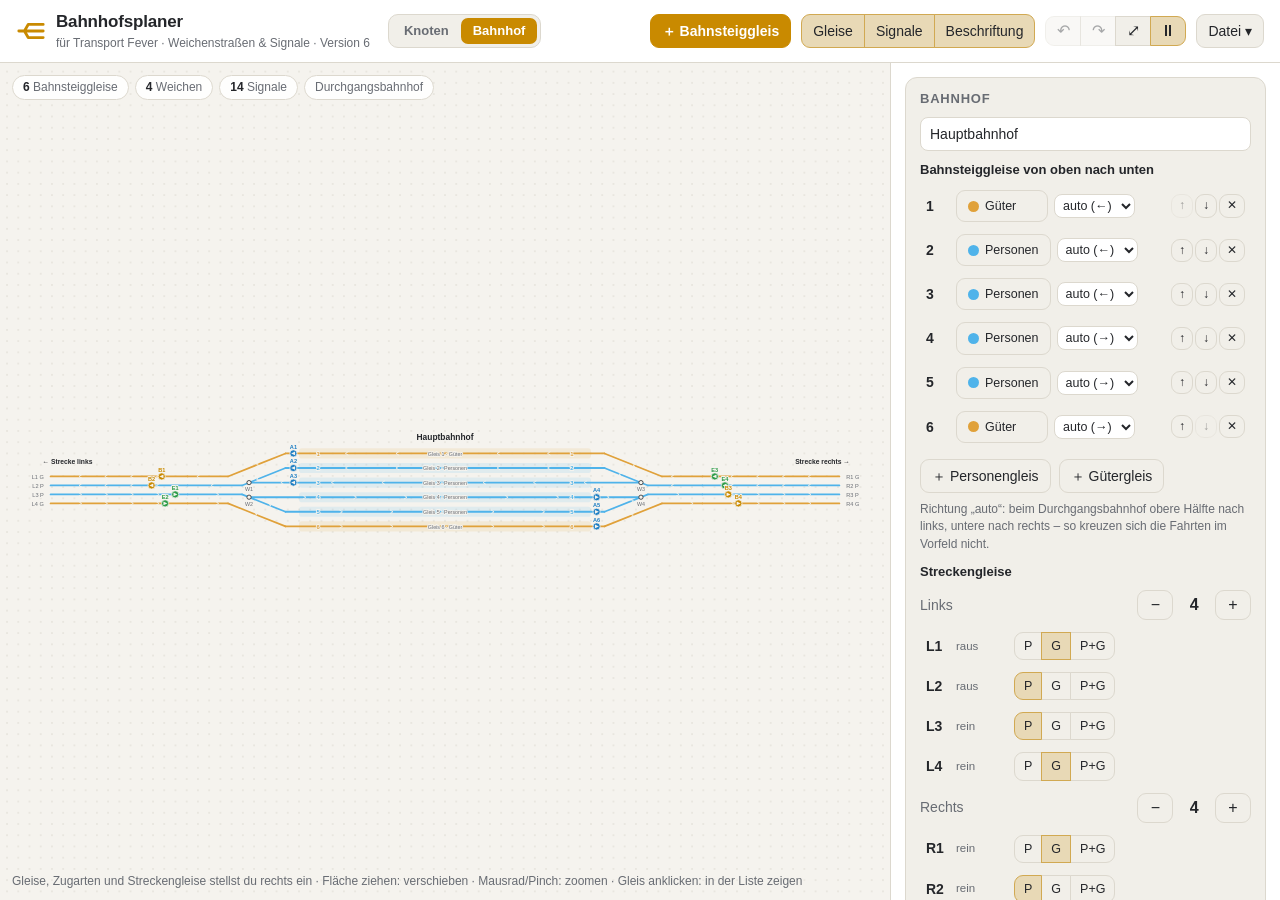
==== bahnhof.html @ 3f9067bd "Bahnhofsplaner als zweiter Planer Neue Seite bahnhof.html (Umschalter „Knoten | Bahnhof“ im Kopf): -" ====
<!DOCTYPE html>
<html lang="de">
<head>
<meta charset="UTF-8">
<meta name="viewport" content="width=device-width, initial-scale=1.0">
<title>Bahnhofsplaner</title>
<meta name="description" content="Bahnhöfe für Transport Fever planen: Bahnsteiggleise nach Zugart, saubere Weichenstraßen und Signale.">
<link rel="icon" href="data:image/svg+xml,%3Csvg xmlns='http://www.w3.org/2000/svg' viewBox='0 0 32 32'%3E%3Crect width='32' height='32' rx='8' fill='%231f2124'/%3E%3Cpath d='M4 16H10L14 9H28M10 16H28M10 16L14 23H28' fill='none' stroke='%23f2c14e' stroke-width='3' stroke-linecap='round' stroke-linejoin='round'/%3E%3C/svg%3E">
<link rel="stylesheet" href="style.css?v=6">
</head>
<body>
<header class="bar">
  <div class="brand">
    <svg class="logo" viewBox="0 0 32 32" aria-hidden="true"><path d="M3 16H9L13 9H29M9 16H29M9 16L13 23H29" fill="none" stroke="currentColor" stroke-width="3" stroke-linecap="round" stroke-linejoin="round"/></svg>
    <div>
      <h1>Bahnhofsplaner</h1>
      <p>für Transport Fever · Weichenstraßen &amp; Signale · <span data-version></span></p>
    </div>
    <nav class="modes" aria-label="Planer"><a href="./">Knoten</a><a href="bahnhof.html" aria-current="page">Bahnhof</a></nav>
  </div>
  <nav class="tools" aria-label="Werkzeuge">
    <button id="btnAddRow" class="btn primary" title="Personengleis unten anfügen">＋ Bahnsteiggleis</button>
    <div class="seg" role="group" aria-label="Ebenen">
      <button class="btn" data-layer="tracks" aria-pressed="true">Gleise</button>
      <button class="btn" data-layer="signals" aria-pressed="true">Signale</button>
      <button class="btn" data-layer="labels" aria-pressed="true">Beschriftung</button>
    </div>
    <div class="seg" role="group" aria-label="Bearbeiten">
      <button class="btn icon" id="btnUndo" title="Rückgängig (⌘Z)" aria-label="Rückgängig">↶</button>
      <button class="btn icon" id="btnRedo" title="Wiederholen (⇧⌘Z)" aria-label="Wiederholen">↷</button>
      <button class="btn icon" id="btnFit" title="Alles einpassen" aria-label="Einpassen">⤢</button>
      <button class="btn icon" id="btnAnim" title="Pfeil-Animation anhalten" aria-label="Pfeil-Animation anhalten" aria-pressed="true">⏸</button>
    </div>
    <div class="menu">
      <button class="btn" id="btnMenu" aria-haspopup="true" aria-expanded="false">Datei ▾</button>
      <div class="menu-list" id="menuList" hidden>
        <button data-act="example:durchgang">Beispiel: Durchgangsbahnhof</button>
        <button data-act="example:kopf">Beispiel: Kopfbahnhof</button>
        <button data-act="example:kreuzung">Beispiel: Kreuzungsbahnhof (eingleisig)</button>
        <button data-act="new">Neuer, leerer Bahnhof</button>
        <hr>
        <button data-act="save-json">Bahnhof speichern (.json)</button>
        <button data-act="load-json">Bahnhof laden (.json) …</button>
        <hr>
        <button data-act="export-png">Als Bild speichern (.png)</button>
        <button data-act="export-svg">Als Vektorgrafik speichern (.svg)</button>
      </div>
    </div>
  </nav>
</header>

<main class="layout">
  <section class="stage" aria-label="Zeichenfläche">
    <svg id="canvas" xmlns="http://www.w3.org/2000/svg" role="img" aria-label="Bahnhofsplan"></svg>
    <div class="stats" id="stats" aria-live="polite"></div>
    <p class="hint">Gleise, Zugarten und Streckengleise stellst du rechts ein · Fläche ziehen: verschieben · Mausrad/Pinch: zoomen · Gleis anklicken: in der Liste zeigen</p>
  </section>

  <aside class="side">
    <section class="panel" id="panelStation" aria-label="Bahnhof"></section>

    <section class="panel">
      <h2>Einstellungen</h2>
      <div class="row">
        <span>Betrieb</span>
        <div class="seg small" role="group" aria-label="Betrieb">
          <button class="btn" data-setting="traffic" data-value="right">Rechtsverkehr</button>
          <button class="btn" data-setting="traffic" data-value="left">Linksverkehr</button>
        </div>
      </div>
      <details class="legend">
        <summary>Legende</summary>
        <ul>
          <li><svg viewBox="0 0 44 14"><path d="M2 7H42" stroke="#4fb3ea" stroke-width="3.4"/></svg>Personenverkehr (Bahnsteig, Strecke, Weichenstraße)</li>
          <li><svg viewBox="0 0 44 14"><path d="M2 7H42" stroke="#e0a13a" stroke-width="3.4"/></svg>Güterverkehr</li>
          <li><svg viewBox="0 0 44 14"><path d="M2 7H42" stroke-width="3" style="stroke:var(--track)"/></svg>Streckengleis für Personen- und Güterzüge</li>
          <li><svg viewBox="0 0 44 14"><path d="M4 2L40 12M4 12L40 2" stroke-width="2.2" style="stroke:var(--track)"/><circle cx="22" cy="7" r="4.6" stroke-width="1.4" style="fill:var(--bg);stroke:var(--ink)"/></svg>Gekreuzter Gleiswechsel (4 Weichen)</li>
          <li><svg viewBox="0 0 44 14"><path d="M2 7H34" stroke="#4fb3ea" stroke-width="3"/><path d="M36 1V13" stroke-width="3" style="stroke:var(--ink)"/></svg>Prellbock (Kopfgleis)</li>
          <li><svg viewBox="0 0 44 14"><circle cx="22" cy="7" r="6" style="fill:var(--sig-e)"/><path d="M26 7L19.5 3.8V10.2Z" style="fill:var(--bg)"/></svg>E – Einfahrsignal vor dem Vorfeld</li>
          <li><svg viewBox="0 0 44 14"><circle cx="22" cy="7" r="6" style="fill:var(--sig-a)"/><path d="M26 7L19.5 3.8V10.2Z" style="fill:var(--bg)"/></svg>A – Ausfahrsignal am Bahnsteigende</li>
          <li><svg viewBox="0 0 44 14"><circle cx="22" cy="7" r="6" style="fill:var(--sig-z)"/><path d="M26 7L19.5 3.8V10.2Z" style="fill:var(--bg)"/></svg>B – Blocksignal auf der Strecke, ≥ 1 Zuglänge hinter der letzten Weiche</li>
          <li><svg viewBox="0 0 44 14"><circle cx="22" cy="7" r="5.6" stroke-width="1.8" style="fill:var(--panel);stroke:var(--sig-a)"/><path d="M26 7L19.5 3.8V10.2Z" style="fill:var(--sig-a)"/></svg>Hohl = Einbahn: Nein (Gleis in beide Richtungen)</li>
        </ul>
        <p class="fine">Pfeile laufen in Fahrtrichtung; ‹› bzw. wechselnde Pfeile = Gleis wird in beide Richtungen befahren.</p>
      </details>
    </section>

    <section class="panel" id="panelGuide" aria-label="Bauanleitung"></section>
    <section class="panel" id="panelNotes" aria-label="Hinweise"></section>
  </aside>
</main>

<input type="file" id="fileInput" accept=".json,application/json" hidden>
<div class="toast" id="toast" role="status" hidden></div>

<script src="js/common.js?v=6"></script>
<script src="js/geometry.js?v=6"></script>
<script src="js/planner.js?v=6"></script>
<script src="js/render.js?v=6"></script>
<script src="js/station.js?v=6"></script>
<script src="js/station-render.js?v=6"></script>
<script src="js/station-editor.js?v=6"></script>
</body>
</html>
---- style.css ----
/* Gleisknoten-Planer – Skizzenblock-Look (dunkel, helle Variante per Systemeinstellung) */
:root {
  --bg: #1f2124;
  --dot: #3c3f44;
  --panel: #2a2d31;
  --panel-2: #33363b;
  --line: #45494f;
  --ink: #ecebe6;
  --muted: #a3a7ad;
  --track: #c9c7c0;
  --accent: #f2c14e;
  --accent-ink: #1f2124;
  --sig-e: #7bd88f;
  --sig-a: #7cc4f5;
  --sig-z: #f2c14e;
  --warn: #ff7a59;
  --ok: #7bd88f;
  --err: #ff5d5d;
  --radius: 12px;
  --font: -apple-system, BlinkMacSystemFont, "SF Pro Text", "Segoe UI", Roboto, "Helvetica Neue", Arial, sans-serif;
  color-scheme: dark;
}
@media (prefers-color-scheme: light) {
  :root {
    --bg: #f5f3ee;
    --dot: #d2cec4;
    --panel: #ffffff;
    --panel-2: #f1efe9;
    --line: #dcd8ce;
    --ink: #24262a;
    --muted: #686c73;
    --track: #6f6c65;
    --accent: #c98a00;
    --accent-ink: #ffffff;
    --sig-e: #2e9d4a;
    --sig-a: #1f7fc4;
    --sig-z: #c98a00;
    --warn: #d9480f;
    --ok: #2e9d4a;
    --err: #c92a2a;
    color-scheme: light;
  }
}

* { box-sizing: border-box; margin: 0; padding: 0; }
html, body { height: 100%; }
body {
  font-family: var(--font);
  background: var(--bg);
  color: var(--ink);
  font-size: 14px;
  line-height: 1.45;
  display: flex;
  flex-direction: column;
  overflow: hidden;
}
button { font: inherit; color: inherit; }

/* ── Kopfzeile ── */
.bar {
  display: flex; align-items: center; gap: 16px; flex-wrap: wrap;
  padding: 10px 16px;
  border-bottom: 1px solid var(--line);
  background: var(--panel);
  position: relative; z-index: 5;
}
.brand { display: flex; align-items: center; gap: 10px; margin-right: auto; min-width: 0; }
.logo { width: 30px; height: 30px; color: var(--accent); flex: none; }
.brand h1 { font-size: 17px; font-weight: 750; letter-spacing: -0.01em; }
.brand p { font-size: 12px; color: var(--muted); }
.tools { display: flex; align-items: center; gap: 10px; flex-wrap: wrap; }
.modes { display: inline-flex; background: var(--panel-2); border: 1px solid var(--line); border-radius: 10px; padding: 3px; margin-left: 8px; }
.modes a { color: var(--muted); text-decoration: none; padding: 4px 12px; border-radius: 7px; font-weight: 650; font-size: 13px; }
.modes a:hover { color: var(--ink); }
.modes a[aria-current="page"] { background: var(--accent); color: var(--accent-ink); }

/* Bahnhofsplaner: Listen in der Seitenleiste */
.prows, .plines { list-style: none; display: flex; flex-direction: column; gap: 4px; margin: 6px 0; }
.prow, .pline { display: flex; align-items: center; gap: 6px; padding: 4px 6px; border-radius: 8px; flex-wrap: wrap; }
.prow:hover, .prow.hl, .pline:hover, .pline.hl { background: color-mix(in srgb, var(--accent) 12%, transparent); }
.prow .no, .pline .no { min-width: 24px; font-weight: 750; font-variant-numeric: tabular-nums; }
.prow select { padding: 3px 4px; font-size: 12.5px; max-width: 112px; }
.typebtn { display: inline-flex; align-items: center; gap: 6px; padding: 3px 9px; font-size: 12.5px; min-width: 92px; }
.rowbtns { display: inline-flex; gap: 2px; margin-left: auto; }
.rowbtns .btn { padding: 2px 7px; font-size: 12px; min-width: 0; }
.dirtag { font-size: 11.5px; color: var(--muted); min-width: 52px; }
.flash { animation: flash 1s ease-out; }
@keyframes flash { 0% { background: color-mix(in srgb, var(--accent) 40%, transparent); } 100% { background: transparent; } }

.btn {
  border: 1px solid var(--line);
  background: var(--panel-2);
  border-radius: 9px;
  padding: 6px 11px;
  cursor: pointer;
  white-space: nowrap;
  transition: background .12s, border-color .12s;
}
.btn:hover { border-color: var(--muted); }
.btn:focus-visible, .menu-list button:focus-visible, .link:focus-visible { outline: 2px solid var(--accent); outline-offset: 2px; }
.btn.primary { background: var(--accent); color: var(--accent-ink); border-color: var(--accent); font-weight: 650; }
.btn.icon { min-width: 36px; font-size: 16px; line-height: 1; padding: 6px 8px; }
.btn:disabled { opacity: .4; cursor: default; }
.btn.danger { color: var(--err); border-color: color-mix(in srgb, var(--err) 45%, var(--line)); background: transparent; }
.seg { display: inline-flex; }
.seg .btn { border-radius: 0; margin-left: -1px; }
.seg .btn:first-child { border-radius: 9px 0 0 9px; margin-left: 0; }
.seg .btn:last-child { border-radius: 0 9px 9px 0; }
.seg .btn[aria-pressed="true"] { background: color-mix(in srgb, var(--accent) 22%, var(--panel-2)); border-color: color-mix(in srgb, var(--accent) 60%, var(--line)); position: relative; }
.seg.small .btn { padding: 4px 9px; font-size: 12.5px; }

.menu { position: relative; }
.menu-list {
  position: absolute; right: 0; top: calc(100% + 6px);
  min-width: 250px;
  background: var(--panel); border: 1px solid var(--line); border-radius: var(--radius);
  box-shadow: 0 12px 32px rgba(0,0,0,.35);
  padding: 6px; display: flex; flex-direction: column;
}
.menu-list[hidden] { display: none; }
.menu-list button { text-align: left; background: none; border: 0; padding: 8px 10px; border-radius: 8px; cursor: pointer; }
.menu-list button:hover { background: var(--panel-2); }
.menu-list hr { border: 0; border-top: 1px solid var(--line); margin: 5px 4px; }

/* ── Hauptbereich ── */
.layout { flex: 1; min-height: 0; display: grid; grid-template-columns: minmax(0, 1fr) 390px; }
.stage { position: relative; min-width: 0; min-height: 0; overflow: hidden; }
#canvas { width: 100%; height: 100%; display: block; background: var(--bg); touch-action: none; user-select: none; -webkit-user-select: none; cursor: grab; }
#canvas.panning { cursor: grabbing; }
#canvas .node, #canvas .handle, #canvas .pill, #canvas .strand, #canvas .hit, #canvas .sig { cursor: pointer; }
#canvas .node { cursor: move; }
#canvas .strand:hover { stroke-width: 4.6; }
#canvas .pulse { animation: pulse 1.1s ease-in-out infinite; }
@keyframes pulse { 50% { opacity: .35; } }

.stats {
  position: absolute; left: 12px; top: 12px;
  display: flex; flex-wrap: wrap; gap: 6px; max-width: calc(100% - 24px);
  pointer-events: none;
}
.chip {
  background: color-mix(in srgb, var(--panel) 88%, transparent);
  border: 1px solid var(--line); border-radius: 999px;
  padding: 3px 10px; font-size: 12px; color: var(--muted);
  backdrop-filter: blur(6px);
}
.chip b { color: var(--ink); font-weight: 700; }
.chip.warn b { color: var(--warn); }
.hint {
  position: absolute; left: 12px; right: 12px; bottom: 10px;
  font-size: 12px; color: var(--muted);
  pointer-events: none; text-shadow: 0 0 4px var(--bg), 0 0 8px var(--bg);
}

/* ── Seitenleiste ── */
.side {
  border-left: 1px solid var(--line);
  background: var(--panel);
  overflow-y: auto;
  padding: 14px;
  display: flex; flex-direction: column; gap: 14px;
}
.panel { background: var(--panel-2); border: 1px solid var(--line); border-radius: var(--radius); padding: 12px 14px; }
.panel h2 { font-size: 13px; text-transform: uppercase; letter-spacing: .06em; color: var(--muted); margin-bottom: 8px; font-weight: 700; }
.panel h3 { font-size: 13px; margin: 10px 0 6px; }
.panel p { color: var(--muted); }
.panel .lead { color: var(--ink); font-weight: 650; font-size: 15px; margin-bottom: 8px; }
.row { display: flex; align-items: center; justify-content: space-between; gap: 10px; margin: 8px 0; flex-wrap: wrap; }
.row > span:first-child { color: var(--muted); }
input[type="text"], select {
  font: inherit; color: var(--ink);
  background: var(--panel); border: 1px solid var(--line); border-radius: 8px;
  padding: 6px 9px; min-width: 0;
}
input[type="text"] { width: 100%; }
input[type="text"]:focus, select:focus { outline: 2px solid var(--accent); outline-offset: 1px; }
.stepper { display: inline-flex; align-items: center; gap: 8px; }
.stepper output { min-width: 1.6em; text-align: center; font-weight: 700; font-size: 16px; }
.checks { display: flex; flex-direction: column; gap: 5px; }
.checks label { display: flex; align-items: center; gap: 8px; cursor: pointer; }
.dot { width: 11px; height: 11px; border-radius: 50%; flex: none; display: inline-block; }
.swatches { display: flex; flex-wrap: wrap; gap: 6px; }
.swatch { width: 26px; height: 26px; border-radius: 50%; border: 2px solid transparent; cursor: pointer; }
.swatch[aria-pressed="true"] { border-color: var(--ink); box-shadow: 0 0 0 2px var(--panel-2) inset; }
.actions { display: flex; gap: 8px; flex-wrap: wrap; margin-top: 12px; }
.link { background: none; border: 0; color: var(--accent); cursor: pointer; padding: 4px 0; font-size: 12.5px; text-decoration: underline; }
.fine { font-size: 12px; color: var(--muted); margin-top: 8px; }

.legend summary { cursor: pointer; color: var(--muted); font-size: 13px; margin-top: 8px; }
.legend ul { list-style: none; margin-top: 8px; display: flex; flex-direction: column; gap: 6px; }
.legend li { display: flex; align-items: center; gap: 10px; font-size: 12.5px; }
.legend li svg { width: 44px; height: 14px; flex: none; }

/* Bauanleitung */
.guide details { border-top: 1px solid var(--line); padding: 8px 0 2px; }
.guide details:first-of-type { border-top: 0; }
.guide summary { cursor: pointer; font-weight: 650; list-style: none; display: flex; align-items: center; gap: 8px; }
.guide summary::-webkit-details-marker { display: none; }
.guide summary::before { content: "▸"; color: var(--muted); transition: transform .15s; display: inline-block; }
.guide details[open] summary::before { transform: rotate(90deg); }
.guide summary .count { color: var(--muted); font-weight: 500; margin-left: auto; font-size: 12px; }
.items { list-style: none; margin: 6px 0 4px; display: flex; flex-direction: column; gap: 2px; }
.item { display: grid; grid-template-columns: 36px 1fr; gap: 8px; padding: 5px 6px; border-radius: 8px; font-size: 13px; }
.item:hover, .item.hl { background: color-mix(in srgb, var(--accent) 14%, transparent); }
.item .tag { font-weight: 750; font-variant-numeric: tabular-nums; }
.item .sub { color: var(--muted); font-size: 12px; }
.item .cols { display: inline-flex; gap: 3px; vertical-align: middle; margin-right: 4px; }
.item.clickable { cursor: pointer; }
.nodecard { margin: 6px 0 10px; }
.nodecard .title { font-weight: 650; }
.nodecard .title span { color: var(--muted); font-weight: 500; font-size: 12px; }
.lanes { list-style: none; margin-top: 4px; }
.lanes li { display: grid; grid-template-columns: 30px 18px 1fr; gap: 6px; align-items: center; padding: 3px 6px; border-radius: 7px; font-size: 13px; }
.lanes li:hover, .lanes li.hl { background: color-mix(in srgb, var(--accent) 14%, transparent); }
.lanes .no { font-weight: 700; color: var(--muted); }
.lanes .dir { text-align: center; color: var(--muted); }
.arrow { display: inline-block; width: 14px; text-align: center; }
.sigtag { display: inline-flex; align-items: center; gap: 4px; }
.sigdot { width: 12px; height: 12px; border-radius: 50%; display: inline-flex; align-items: center; justify-content: center; font-size: 8px; color: var(--bg); }
.pillbtn { font-size: 11.5px; border: 1px solid var(--line); background: var(--panel); border-radius: 999px; padding: 1px 8px; cursor: pointer; margin-top: 3px; }
.pillbtn.flat { border-color: var(--warn); color: var(--warn); }

/* Bauablauf */
.steps { list-style: none; margin: 6px 0 4px; display: flex; flex-direction: column; gap: 8px; }
.step { padding: 6px; border-radius: 9px; }
.step[data-ref]:hover, .step.hl { background: color-mix(in srgb, var(--accent) 10%, transparent); }
.steptitle { font-weight: 650; display: flex; align-items: center; gap: 8px; }
.stepno {
  width: 20px; height: 20px; border-radius: 50%; flex: none;
  display: inline-flex; align-items: center; justify-content: center;
  background: var(--accent); color: var(--accent-ink); font-size: 12px; font-weight: 750;
}
.step > .sub { margin: 3px 0 0 28px; }
.step .items { margin-left: 20px; }
.step .note { margin: 6px 0 0 28px; }

/* Hinweis auf neue Version */
.updatebar {
  position: fixed; top: 10px; left: 50%; transform: translateX(-50%); z-index: 30;
  display: flex; align-items: center; gap: 12px;
  background: var(--panel); border: 1px solid var(--accent); border-radius: 999px;
  padding: 6px 6px 6px 16px; box-shadow: 0 10px 30px rgba(0,0,0,.35); font-weight: 600;
}

/* Hinweise */
.notes { list-style: none; display: flex; flex-direction: column; gap: 8px; }
.note { padding: 8px 10px 8px 12px; border-radius: 9px; background: var(--panel); border-left: 3px solid var(--muted); font-size: 13px; }
.note.warn { border-left-color: var(--warn); }
.note.error { border-left-color: var(--err); }
.note.ok { border-left-color: var(--ok); }
.note[data-ref]:hover, .note.hl { background: color-mix(in srgb, var(--accent) 14%, var(--panel)); }
.empty { color: var(--muted); font-size: 13px; }

.toast {
  position: fixed; left: 50%; bottom: 22px; transform: translateX(-50%);
  background: var(--ink); color: var(--bg);
  padding: 8px 14px; border-radius: 999px; font-size: 13px; font-weight: 600;
  box-shadow: 0 8px 24px rgba(0,0,0,.3); z-index: 20;
}

/* ── Schmale Fenster ── */
@media (max-width: 900px) {
  body { overflow: auto; }
  .layout { grid-template-columns: 1fr; }
  .stage { height: 64vh; min-height: 360px; }
  .side { border-left: 0; border-top: 1px solid var(--line); overflow: visible; }
  .brand p { display: none; }
  .hint { display: none; }
}
@media (max-width: 560px) {
  .bar { padding: 8px 12px; gap: 8px; flex-wrap: wrap; }
  .brand { width: 100%; }
  .brand h1 { font-size: 16px; }
  .logo { width: 24px; height: 24px; }
  /* Werkzeuge in einer Zeile, bei Bedarf seitlich wischen */
  .tools { gap: 6px; flex-wrap: nowrap; overflow-x: auto; width: 100%; padding-bottom: 2px; scrollbar-width: none; }
  .tools::-webkit-scrollbar { display: none; }
  .tools .btn { padding: 5px 8px; font-size: 12.5px; }
  .menu { position: static; }
  .menu-list { right: 12px; top: calc(100% - 4px); }
  .side { padding: 12px 16px; }
}
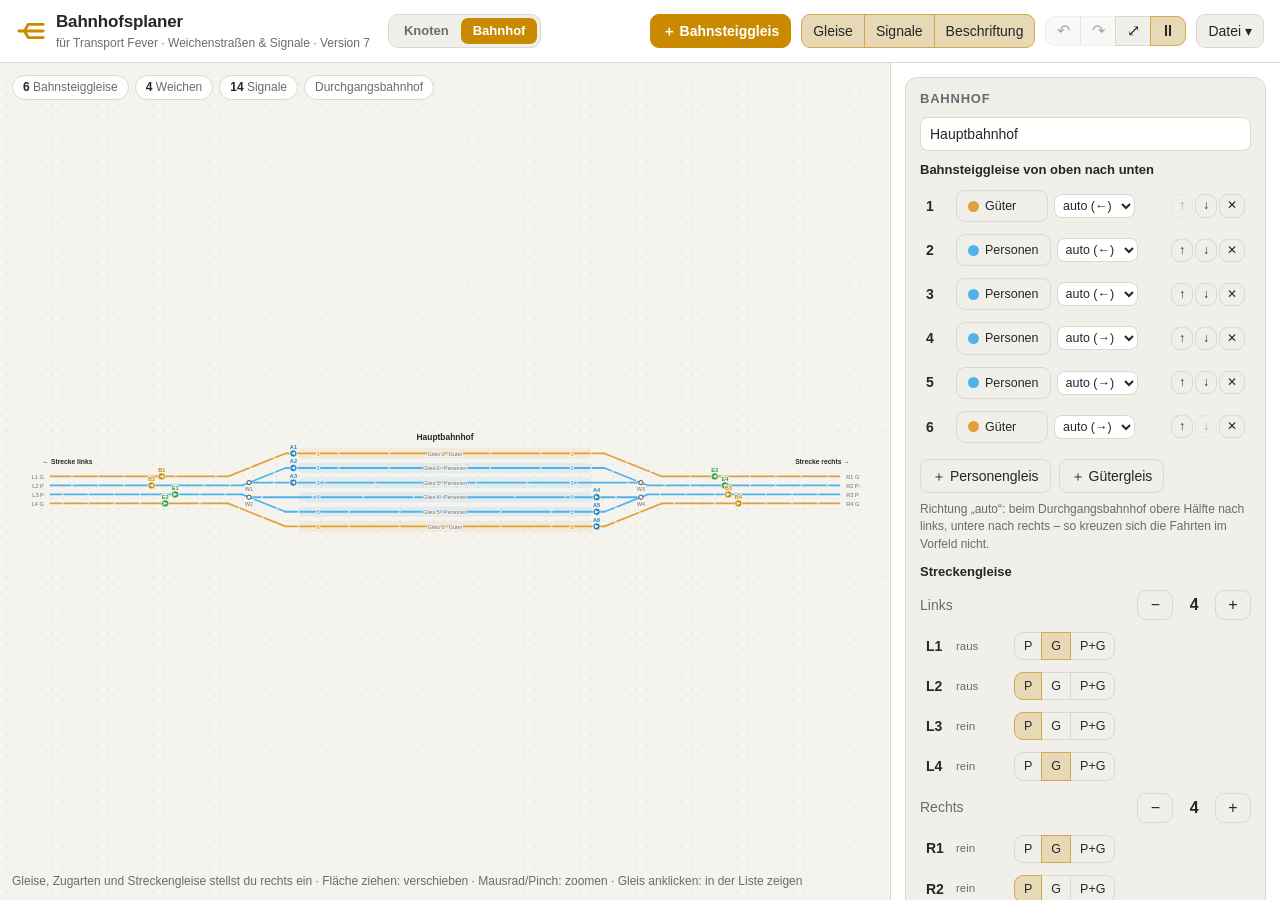
==== commit 79d7537b: "Brücke/ebenerdig je Fahrtrichtung Ein Gleis anklicken wählt jetzt nur diese Fahrtrichtung. Dort läss" ====
--- a/bahnhof.html
+++ b/bahnhof.html
@@ -6,7 +6,7 @@
 <title>Bahnhofsplaner</title>
 <meta name="description" content="Bahnhöfe für Transport Fever planen: Bahnsteiggleise nach Zugart, saubere Weichenstraßen und Signale.">
 <link rel="icon" href="data:image/svg+xml,%3Csvg xmlns='http://www.w3.org/2000/svg' viewBox='0 0 32 32'%3E%3Crect width='32' height='32' rx='8' fill='%231f2124'/%3E%3Cpath d='M4 16H10L14 9H28M10 16H28M10 16L14 23H28' fill='none' stroke='%23f2c14e' stroke-width='3' stroke-linecap='round' stroke-linejoin='round'/%3E%3C/svg%3E">
-<link rel="stylesheet" href="style.css?v=6">
+<link rel="stylesheet" href="style.css?v=7">
 </head>
 <body>
 <header class="bar">
@@ -93,12 +93,12 @@
 <input type="file" id="fileInput" accept=".json,application/json" hidden>
 <div class="toast" id="toast" role="status" hidden></div>
 
-<script src="js/common.js?v=6"></script>
-<script src="js/geometry.js?v=6"></script>
-<script src="js/planner.js?v=6"></script>
-<script src="js/render.js?v=6"></script>
-<script src="js/station.js?v=6"></script>
-<script src="js/station-render.js?v=6"></script>
-<script src="js/station-editor.js?v=6"></script>
+<script src="js/common.js?v=7"></script>
+<script src="js/geometry.js?v=7"></script>
+<script src="js/planner.js?v=7"></script>
+<script src="js/render.js?v=7"></script>
+<script src="js/station.js?v=7"></script>
+<script src="js/station-render.js?v=7"></script>
+<script src="js/station-editor.js?v=7"></script>
 </body>
 </html>
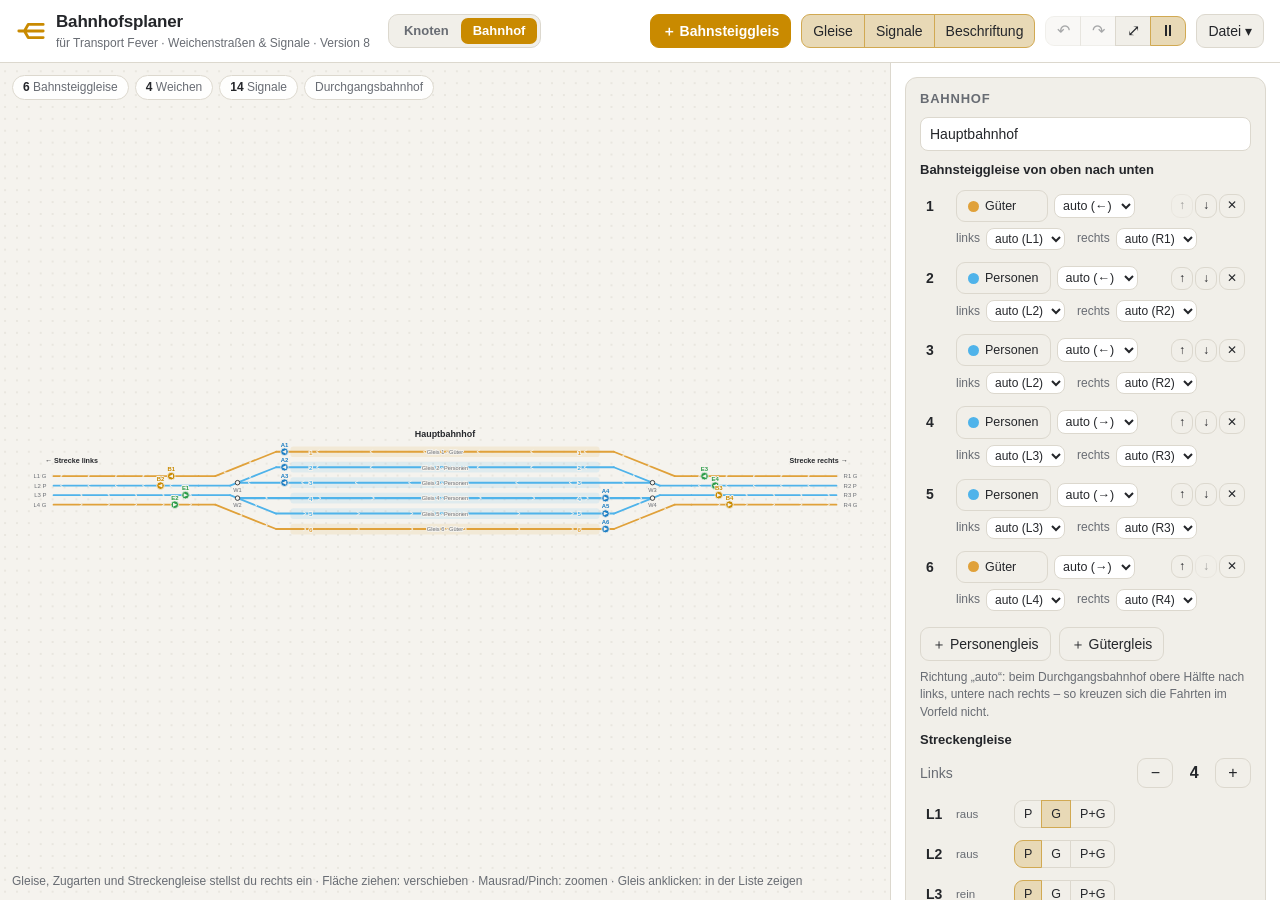
==== commit 2b793e94: "Bahnhof: feste Streckengleise je Bahnsteig, Gleiswechsel alle ↔ alle - Je Bahnsteiggleis und Seite l" ====
--- a/bahnhof.html
+++ b/bahnhof.html
@@ -6,7 +6,7 @@
 <title>Bahnhofsplaner</title>
 <meta name="description" content="Bahnhöfe für Transport Fever planen: Bahnsteiggleise nach Zugart, saubere Weichenstraßen und Signale.">
 <link rel="icon" href="data:image/svg+xml,%3Csvg xmlns='http://www.w3.org/2000/svg' viewBox='0 0 32 32'%3E%3Crect width='32' height='32' rx='8' fill='%231f2124'/%3E%3Cpath d='M4 16H10L14 9H28M10 16H28M10 16L14 23H28' fill='none' stroke='%23f2c14e' stroke-width='3' stroke-linecap='round' stroke-linejoin='round'/%3E%3C/svg%3E">
-<link rel="stylesheet" href="style.css?v=7">
+<link rel="stylesheet" href="style.css?v=8">
 </head>
 <body>
 <header class="bar">
@@ -93,12 +93,12 @@
 <input type="file" id="fileInput" accept=".json,application/json" hidden>
 <div class="toast" id="toast" role="status" hidden></div>
 
-<script src="js/common.js?v=7"></script>
-<script src="js/geometry.js?v=7"></script>
-<script src="js/planner.js?v=7"></script>
-<script src="js/render.js?v=7"></script>
-<script src="js/station.js?v=7"></script>
-<script src="js/station-render.js?v=7"></script>
-<script src="js/station-editor.js?v=7"></script>
+<script src="js/common.js?v=8"></script>
+<script src="js/geometry.js?v=8"></script>
+<script src="js/planner.js?v=8"></script>
+<script src="js/render.js?v=8"></script>
+<script src="js/station.js?v=8"></script>
+<script src="js/station-render.js?v=8"></script>
+<script src="js/station-editor.js?v=8"></script>
 </body>
 </html>
--- a/style.css
+++ b/style.css
@@ -81,6 +81,9 @@
 .prow .no, .pline .no { min-width: 24px; font-weight: 750; font-variant-numeric: tabular-nums; }
 .prow select { padding: 3px 4px; font-size: 12.5px; max-width: 112px; }
 .typebtn { display: inline-flex; align-items: center; gap: 6px; padding: 3px 9px; font-size: 12.5px; min-width: 92px; }
+.picks { flex-basis: 100%; display: flex; gap: 12px; padding-left: 30px; flex-wrap: wrap; }
+.pick { display: inline-flex; align-items: center; gap: 6px; font-size: 12px; color: var(--muted); }
+.pick select { padding: 2px 4px; font-size: 12px; }
 .rowbtns { display: inline-flex; gap: 2px; margin-left: auto; }
 .rowbtns .btn { padding: 2px 7px; font-size: 12px; min-width: 0; }
 .dirtag { font-size: 11.5px; color: var(--muted); min-width: 52px; }
